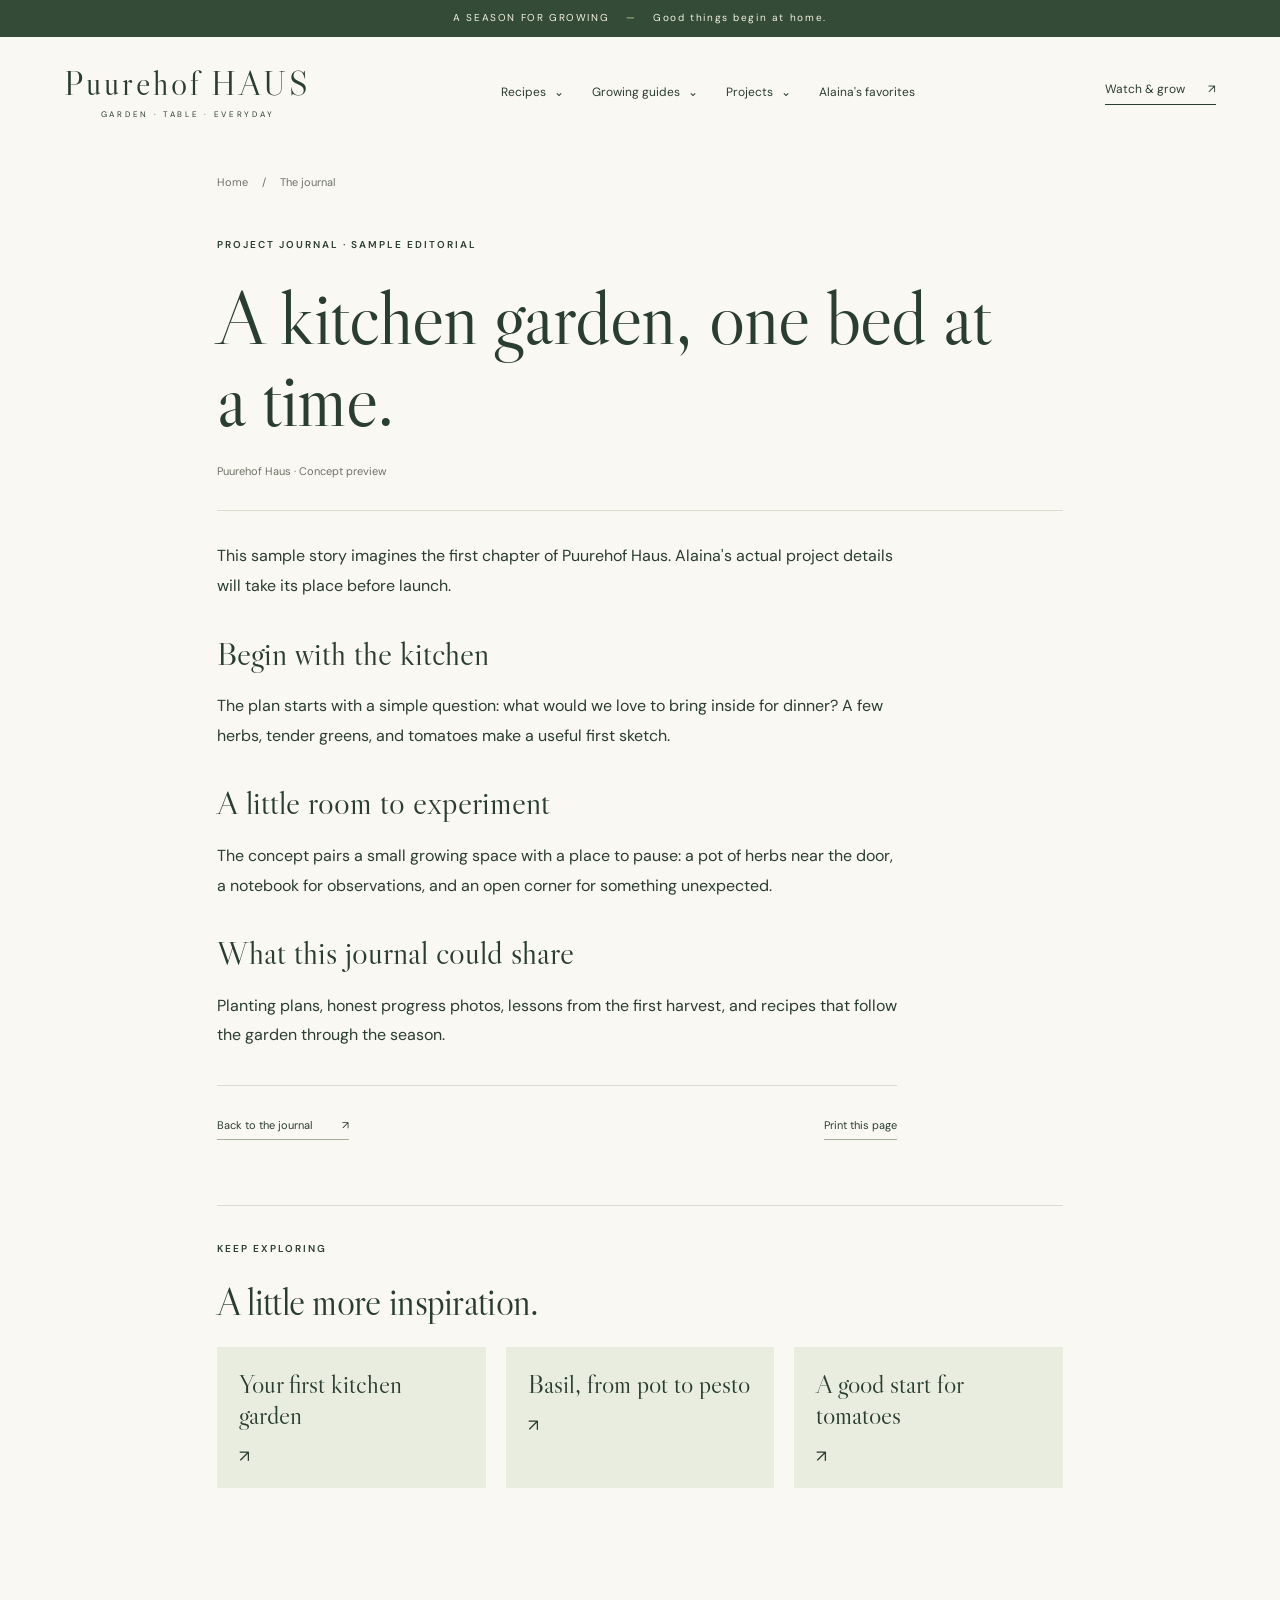
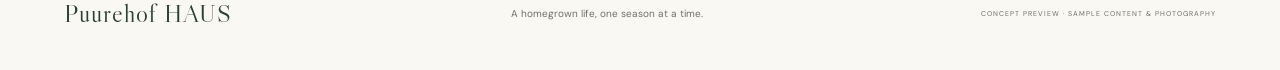
==== current-project.html @ e1a06148 "Initialize" ====
<!doctype html>
<html lang="en">
  <head>
    <meta charset="UTF-8" />
    <meta name="viewport" content="width=device-width, initial-scale=1" />
    <meta name="theme-color" content="#344b38" />
    <meta
      name="description"
      content="A kitchen garden, one bed at a time. — a sample from Puurehof Haus, Alaina's garden-to-table lifestyle concept."
    />
    <title>A kitchen garden, one bed at a time. — Puurehof Haus</title>
    <link rel="stylesheet" href="css/Puurehof.css" />
    <script src="js/Puurehof.js" defer></script>
  </head>
  <body>
    <div class="announcement">
      A SEASON FOR GROWING <span>—</span> Good things begin at home.
    </div>
    <header class="header">
      <a class="wordmark" href="index.html" aria-label="Puurehof Haus home"
        >Puurehof<span>HAUS</span><small>GARDEN · TABLE · EVERYDAY</small></a
      >
      <button
        class="menu-toggle"
        aria-expanded="false"
        aria-controls="navigation"
      >
        Menu <span>☰</span>
      </button>
      <nav id="navigation" aria-label="Main navigation">
        <details class="nav-dropdown">
          <summary>Recipes <span aria-hidden="true">⌄</span></summary>
          <div class="nav-submenu">
            <a href="index.html#table">All recipes</a>
            <a href="recipes/tomato-toast.html">Garden tomato &amp; herb toast</a>
            <a href="recipes/herb-butter.html">Lemon &amp; garden herb butter</a>
            <a href="recipes/green-salad.html">Just-picked green salad</a>
          </div>
        </details>
        <details class="nav-dropdown">
          <summary>Growing guides <span aria-hidden="true">⌄</span></summary>
          <div class="nav-submenu">
            <a href="index.html#garden">All growing guides</a>
            <a href="plant-care/kitchen-garden.html">Your first kitchen garden</a>
            <a href="plant-care/basil.html">Basil, from pot to pesto</a>
            <a href="plant-care/tomatoes.html">A good start for tomatoes</a>
          </div>
        </details>
        <details class="nav-dropdown">
          <summary>Projects <span aria-hidden="true">⌄</span></summary>
          <div class="nav-submenu">
            <a href="index.html#journal">Project journal</a>
            <a href="current-project.html"
              >A kitchen garden, one bed at a time</a
            >
            <a href="upcoming-project.html">Making room for the next season</a>
          </div>
        </details>
        <a href="index.html#favorites">Alaina's favorites</a>
      </nav>
      <a class="header-link" href="index.html#watch"
        >Watch & grow <span>↗</span></a
      >
    </header>
    <main id="main-content" class="article-page">
      <nav class="breadcrumbs" aria-label="Breadcrumb">
        <a href="index.html">Home</a><span>/</span
        ><a href="index.html#journal">The journal</a>
      </nav>
      <article>
        <header class="article-heading">
          <p class="eyebrow">PROJECT JOURNAL · SAMPLE EDITORIAL</p>
          <h1>A kitchen garden, one bed at a time.</h1>
          <p class="article-byline">Puurehof Haus · Concept preview</p>
        </header>
        <div class="article-body">
          <p>
            This sample story imagines the first chapter of Puurehof Haus. Alaina's
            actual project details will take its place before launch.
          </p>
          <h3>Begin with the kitchen</h3>
          <p>
            The plan starts with a simple question: what would we love to bring
            inside for dinner? A few herbs, tender greens, and tomatoes make a
            useful first sketch.
          </p>
          <h3>A little room to experiment</h3>
          <p>
            The concept pairs a small growing space with a place to pause: a pot
            of herbs near the door, a notebook for observations, and an open
            corner for something unexpected.
          </p>
          <h3>What this journal could share</h3>
          <p>
            Planting plans, honest progress photos, lessons from the first
            harvest, and recipes that follow the garden through the season.
          </p>
        </div>
        <div class="article-actions">
          <a class="text-link" href="index.html#journal"
            >Back to the journal <span aria-hidden="true">&#8599;</span></a
          ><button class="text-link print-button" type="button">
            Print this page
          </button>
        </div>
      </article>
      <aside class="related-stories" aria-label="More from Puurehof Haus">
        <p class="eyebrow">KEEP EXPLORING</p>
        <h2>A little more inspiration.</h2>
        <div>
          <a class="related-link" href="plant-care/kitchen-garden.html"
            >Your first kitchen garden
            <span aria-hidden="true">&#8599;</span></a
          >
          <a class="related-link" href="plant-care/basil.html"
            >Basil, from pot to pesto <span aria-hidden="true">&#8599;</span></a
          >
          <a class="related-link" href="plant-care/tomatoes.html"
            >A good start for tomatoes
            <span aria-hidden="true">&#8599;</span></a
          >
        </div>
      </aside>
    </main>
    <footer>
      <a class="footer-logo" href="index.html">Puurehof HAUS</a>
      <p>A homegrown life, one season at a time.</p>
      <span>CONCEPT PREVIEW · SAMPLE CONTENT & PHOTOGRAPHY</span>
    </footer>
  </body>
</html>
---- css/Puurehof.css ----
@import url('https://fonts.googleapis.com/css2?family=DM+Sans:wght@400;500;600;700&family=Libre+Caslon+Display&display=swap');

:root {
  --paper: #faf8f2;
  --ink: #293d30;
  --muted: #6c7266;
  --line: #d9ddcf;
  --green: #344b38;
  --sage: #e9eddf;
  --accent: #d7dc8e;
  --serif: 'Libre Caslon Display', Georgia, serif;
  --sans: 'DM Sans', Arial, sans-serif;
}
* {
  box-sizing: border-box;
}
html {
  scroll-behavior: smooth;
  scroll-padding-top: 30px;
}
body {
  margin: 0;
  background: var(--paper);
  color: var(--ink);
  font-family: var(--sans);
  font-size: 14px;
  line-height: 1.65;
}
button,
a {
  -webkit-tap-highlight-color: transparent;
}
a {
  color: inherit;
  text-decoration: none;
}
button {
  font: inherit;
  color: inherit;
  cursor: pointer;
}
button:focus-visible,
a:focus-visible {
  outline: 3px solid #a57536;
  outline-offset: 5px;
}
img {
  display: block;
  width: 100%;
  height: 100%;
  object-fit: cover;
}
h1,
h2,
h3,
p {
  margin: 0;
}
h1,
h2,
h3 {
  font-family: var(--serif);
  font-weight: 400;
  line-height: 1.08;
}
em {
  font-weight: 400;
}
button {
  border: 0;
  background: none;
}
.announcement {
  text-align: center;
  background: var(--green);
  color: #f3f3df;
  padding: 10px 16px;
  font-size: 10px;
  letter-spacing: 1.6px;
}
.announcement span {
  margin: 0 12px;
  color: var(--accent);
}
.header {
  max-width: 1440px;
  margin: auto;
  display: flex;
  align-items: center;
  justify-content: space-between;
  padding: 30px 5%;
  gap: 25px;
}
.wordmark {
  font-family: var(--serif);
  font-size: 34px;
  letter-spacing: 3px;
  line-height: 0.95;
}
.wordmark > span {
  margin-left: 9px;
}
.wordmark small {
  display: block;
  font-family: var(--sans);
  font-size: 8px;
  letter-spacing: 2.7px;
  text-align: center;
  margin-top: 12px;
}
.header nav {
  display: flex;
  gap: 28px;
  font-size: 12px;
}
.header nav a:hover,
.header-link:hover {
  color: #8a643a;
}
.header-link {
  font-size: 12px;
  border-bottom: 1px solid var(--ink);
  padding-bottom: 5px;
}
.header-link span {
  margin-left: 20px;
}
.menu-toggle {
  display: none;
}
.hero {
  max-width: 1440px;
  display: grid;
  grid-template-columns: 47% 53%;
  margin: auto;
  min-height: 610px;
}
.hero-copy {
  padding: 70px 12% 40px 10.6%;
}
.eyebrow {
  font-size: 10px;
  font-weight: 600;
  letter-spacing: 2px;
  margin-bottom: 23px;
}
h1 {
  font-size: clamp(60px, 6.3vw, 94px);
  letter-spacing: -2.5px;
}
h1 em,
h2 em {
  color: #69784b;
}
.hero-copy > p:not(.eyebrow) {
  max-width: 350px;
  font-size: 14px;
  line-height: 1.9;
  margin: 27px 0;
}
.button {
  display: inline-flex;
  align-items: center;
  justify-content: space-between;
  gap: 35px;
  background: var(--green);
  color: white;
  padding: 16px 24px;
  font-size: 12px;
}
.button:hover {
  background: #526348;
}
.hero-note {
  margin-top: 45px;
  font-size: 10px;
  color: var(--muted);
  display: flex;
  align-items: center;
  gap: 12px;
}
.sun {
  font-size: 32px;
  color: #818b55;
}
.hero-photo {
  position: relative;
  min-height: 580px;
  overflow: hidden;
}
.hero-photo img {
  position: absolute;
  inset: 0;
  object-position: 50% 45%;
}
.photo-label {
  position: absolute;
  bottom: 37px;
  left: 35px;
  background: var(--paper);
  padding: 18px 28px;
  font-size: 8px;
  letter-spacing: 2px;
  transform: rotate(-3deg);
  box-shadow: 0 3px 14px #0001;
}
.photo-label span {
  display: block;
  font-family: var(--serif);
  font-size: 25px;
  letter-spacing: 0;
  margin-top: 5px;
}
.image-number {
  position: absolute;
  right: 25px;
  bottom: 26px;
  color: white;
  font-size: 9px;
  letter-spacing: 2px;
  text-shadow: 0 1px 5px #000;
}
.season-strip {
  max-width: 1296px;
  margin: auto;
  display: grid;
  grid-template-columns: 1fr 2fr 1fr;
  gap: 35px;
  align-items: center;
  padding: 34px 5%;
  border-bottom: 1px solid var(--line);
}
.season-strip > span {
  font-family: var(--serif);
  font-size: 29px;
  line-height: 1.1;
}
.season-strip p {
  font-size: 12px;
  max-width: 380px;
  color: var(--muted);
}
.season-strip a {
  font-size: 12px;
  justify-self: end;
}
.season-strip a span {
  margin-left: 35px;
}
.section {
  max-width: 1296px;
  margin: auto;
  padding: 80px 5%;
}
.section-heading {
  display: flex;
  align-items: end;
  justify-content: space-between;
  gap: 30px;
  margin-bottom: 33px;
}
.section-heading .eyebrow {
  margin-bottom: 13px;
}
h2 {
  font-size: clamp(38px, 4vw, 53px);
  letter-spacing: -0.7px;
}
.section-note {
  font-size: 9px;
  letter-spacing: 1.5px;
  color: var(--muted);
  padding-bottom: 6px;
}
.section-heading > p {
  font-size: 12px;
  color: var(--muted);
}
.garden-grid {
  display: grid;
  grid-template-columns: 1.1fr 1fr;
  gap: 65px;
}
.image-wrap {
  height: 330px;
  position: relative;
  overflow: hidden;
}
.image-wrap img,
.recipe-image img {
  transition: transform 0.5s;
}
.feature-card:hover img,
.recipe-image:hover img {
  transform: scale(1.035);
}
.tag {
  position: absolute;
  top: 18px;
  left: 18px;
  background: var(--paper);
  padding: 7px 12px;
  font-size: 8px;
  letter-spacing: 1.5px;
}
.card-meta {
  display: flex;
  justify-content: space-between;
  font-size: 8px;
  letter-spacing: 1.2px;
  margin-top: 19px;
  color: var(--muted);
}
h3 {
  font-size: 31px;
  margin: 12px 0;
}
.feature-card p,
.recipe-card p {
  font-size: 12px;
  color: var(--muted);
}
.text-link {
  display: inline-flex;
  gap: 30px;
  align-items: center;
  border-bottom: 1px solid #a8b19d;
  padding: 0 0 5px;
  margin-top: 20px;
  font-size: 11px;
}
.text-link:hover {
  color: #8a643a;
}
.guide-row {
  display: flex;
  gap: 20px;
  border-bottom: 1px solid var(--line);
  padding: 22px 0 27px;
}
.guide-row:first-child {
  padding-top: 4px;
}
.guide-number {
  font-family: var(--serif);
  font-size: 24px;
  color: #8b936c;
}
.guide-row .eyebrow {
  font-size: 8px;
  margin: 2px 0 9px;
}
.guide-row h3 {
  font-size: 29px;
  margin: 0 0 9px;
}
.guide-row p:not(.eyebrow) {
  font-size: 12px;
  color: var(--muted);
}
.guide-row .text-link {
  margin-top: 13px;
}
.plant-icon {
  font-size: 47px;
  color: #8b936c;
  margin-left: auto;
  align-self: center;
}
.garden-tip {
  background: var(--sage);
  padding: 24px 28px;
  margin-top: 24px;
}
.garden-tip > span {
  font-size: 8px;
  letter-spacing: 1.5px;
}
.garden-tip p {
  font-family: var(--serif);
  font-size: 27px;
  line-height: 1.25;
  margin: 10px 0;
}
.garden-tip small {
  font-size: 9px;
  color: var(--muted);
}
.table-section {
  padding: 65px max(5%, calc((100vw - 1166px) / 2));
  background: #efeee5;
}
.recipe-grid {
  display: grid;
  grid-template-columns: repeat(3, 1fr);
  gap: 28px;
}
.recipe-image {
  padding: 0;
  width: 100%;
  height: 285px;
  overflow: hidden;
  position: relative;
  display: block;
}
.recipe-image > span {
  position: absolute;
  bottom: 0;
  left: 0;
  background: var(--paper);
  font-size: 9px;
  letter-spacing: 1px;
  padding: 10px 17px;
}
.recipe-card h3 {
  font-size: 29px;
}
.recipe-card h3 button {
  font: inherit;
  text-align: left;
  padding: 0;
}
.about-section {
  max-width: 1166px;
  margin: 85px auto;
  display: grid;
  grid-template-columns: 1fr 1fr;
  gap: 95px;
  align-items: center;
  padding: 0 30px;
}
.about-image {
  height: 460px;
  position: relative;
}
.about-image img {
  object-position: 25% 50%;
}
.about-image > span {
  position: absolute;
  bottom: 25px;
  left: 25px;
  background: var(--paper);
  font-size: 9px;
  letter-spacing: 2px;
  padding: 10px 16px;
}
.about-copy > p:not(.eyebrow) {
  font-size: 13px;
  color: var(--muted);
  margin-top: 23px;
  line-height: 1.9;
}
.signature {
  display: block;
  font-family: var(--serif);
  font-style: italic;
  font-size: 44px;
  margin-top: 20px;
}
.about-copy small {
  font-size: 9px;
  color: var(--muted);
}
.journal-section {
  border-top: 1px solid var(--line);
  padding-top: 60px;
}
.journal-grid {
  display: grid;
  grid-template-columns: 1fr 1fr;
  border-top: 1px solid var(--line);
}
.journal-grid article {
  padding: 35px 55px 10px 0;
}
.journal-grid article + article {
  border-left: 1px solid var(--line);
  padding-left: 55px;
  padding-right: 0;
}
.journal-type {
  font-size: 8px;
  letter-spacing: 1.4px;
  color: var(--muted);
}
.journal-grid h3 {
  font-size: 40px;
  margin: 22px 0;
}
.journal-grid p {
  color: var(--muted);
  max-width: 420px;
  font-size: 13px;
}
.watch-section {
  background: var(--green);
  color: var(--paper);
  padding: 45px max(5%, calc((100vw - 1166px) / 2));
  display: flex;
  align-items: center;
  gap: 30px;
}
.watch-symbol {
  width: 65px;
  height: 65px;
  border: 1px solid #a3b196;
  border-radius: 50%;
  display: grid;
  place-items: center;
  font-size: 34px;
  flex-shrink: 0;
}
.watch-section .eyebrow {
  color: #d5dcb7;
  margin-bottom: 10px;
}
.watch-section h2 {
  font-size: 38px;
}
.watch-section p:not(.eyebrow) {
  font-size: 11px;
  color: #d1d9c9;
  margin-top: 12px;
}
.watch-action {
  margin-left: auto;
}
.light {
  background: var(--paper);
  color: var(--green);
  white-space: nowrap;
}
.light:hover {
  background: var(--accent);
}
.watch-action small {
  display: block;
  font-size: 8px;
  color: #d1d9c9;
  margin-top: 10px;
}
.favorites-grid {
  display: grid;
  grid-template-columns: repeat(3, 1fr);
  gap: 20px;
}
.favorites-grid article {
  background: var(--sage);
  padding: 30px 25px;
}
.favorites-grid article > span:first-child {
  font-size: 8px;
  letter-spacing: 1.5px;
}
.favorites-grid h3 {
  font-size: 28px;
  margin: 35px 0 12px;
}
.favorites-grid p {
  font-size: 12px;
  color: var(--muted);
}
.coming-soon {
  display: block;
  font-size: 10px;
  margin-top: 25px;
  color: #5f6c53;
}
.disclosure {
  font-size: 10px;
  color: var(--muted);
  margin-top: 22px;
  max-width: 750px;
}
.closing {
  text-align: center;
  background: #ecebdc;
  padding: 65px 20px;
}
.closing .eyebrow {
  margin-bottom: 15px;
}
.closing h2 {
  font-size: 60px;
}
.closing .text-link {
  margin-top: 30px;
}
footer {
  max-width: 1296px;
  display: flex;
  align-items: center;
  justify-content: space-between;
  gap: 20px;
  padding: 35px 5%;
  margin: auto;
}
.footer-logo {
  font-family: var(--serif);
  font-size: 25px;
  letter-spacing: 1px;
}
footer p {
  font-size: 10px;
  color: var(--muted);
}
footer > span {
  font-size: 7px;
  letter-spacing: 1px;
  color: var(--muted);
}
dialog {
  border: 0;
  background: var(--paper);
  color: var(--ink);
  width: min(680px, calc(100% - 32px));
  max-height: 85vh;
  padding: 50px;
  box-shadow: 0 20px 90px #0003;
}
dialog::backdrop {
  background: #142418b3;
  backdrop-filter: blur(4px);
}
.dialog-close {
  position: absolute;
  top: 12px;
  right: 15px;
  font-size: 20px;
  padding: 8px;
}
dialog h2 {
  font-size: 45px;
  margin-bottom: 25px;
}
#story-body p {
  margin: 15px 0;
  color: #58604f;
}
#story-body h3 {
  font-size: 26px;
  margin-top: 24px;
}
#story-body ul,
#story-body ol {
  padding-left: 22px;
}
#story-body li {
  margin: 8px 0;
}
.dialog-footer {
  margin-top: 30px;
  border-top: 1px solid var(--line);
  padding-top: 20px;
  font-size: 10px;
  letter-spacing: 1px;
}
.dialog-footer span {
  display: block;
  color: var(--muted);
  font-size: 9px;
  letter-spacing: 0;
  margin-top: 4px;
}
body.modal-open {
  overflow: hidden;
}
@media (min-width: 1600px) {
  .hero-copy {
    padding-left: 10.6%;
  }
  .hero {
    min-height: 650px;
  }
}
@media (max-width: 1000px) {
  .header nav {
    gap: 15px;
  }
  .header-link {
    display: none;
  }
  .hero-copy {
    padding-top: 50px;
  }
  .hero {
    min-height: 540px;
  }
  .hero-photo {
    min-height: 540px;
  }
  h1 {
    font-size: 66px;
  }
  .garden-grid {
    gap: 35px;
  }
  .plant-icon {
    display: none;
  }
  .about-section {
    gap: 45px;
  }
  .recipe-image {
    height: 235px;
  }
  .watch-section {
    flex-wrap: wrap;
  }
  .watch-action {
    margin-left: 95px;
  }
  .section {
    padding-top: 60px;
    padding-bottom: 60px;
  }
}
@media (max-width: 700px) {
  .announcement {
    font-size: 8px;
    letter-spacing: 1px;
  }
  .announcement span {
    margin: 0 5px;
  }
  .header {
    padding: 24px 6%;
    position: relative;
    flex-wrap: wrap;
  }
  .wordmark {
    font-size: 27px;
  }
  .wordmark small {
    font-size: 6px;
    letter-spacing: 2.4px;
  }
  .menu-toggle {
    display: flex;
    gap: 10px;
    align-items: center;
    font-size: 12px;
  }
  .header nav {
    display: none;
    width: 100%;
    flex-direction: column;
    gap: 0;
    padding-top: 12px;
  }
  .header nav.is-open {
    display: flex;
  }
  .header nav a {
    padding: 12px 0;
    border-top: 1px solid var(--line);
  }
  .hero {
    grid-template-columns: 1fr;
  }
  .hero-copy {
    padding: 40px 7% 35px;
  }
  .hero-copy .eyebrow {
    margin-bottom: 20px;
  }
  h1 {
    font-size: 70px;
  }
  .hero-copy > p:not(.eyebrow) {
    max-width: 400px;
    margin: 24px 0;
  }
  .hero-note {
    margin-top: 25px;
  }
  .hero-photo {
    min-height: 400px;
    margin: 0 5%;
  }
  .photo-label {
    bottom: 25px;
    left: 22px;
  }
  .image-number {
    font-size: 7px;
    right: 15px;
    bottom: 12px;
  }
  .season-strip {
    grid-template-columns: 1fr 1.3fr;
    padding: 30px 7%;
    gap: 20px;
  }
  .season-strip > span {
    font-size: 25px;
  }
  .season-strip p {
    font-size: 11px;
  }
  .season-strip a {
    grid-column: 1/-1;
    justify-self: start;
  }
  .section {
    padding: 50px 7%;
  }
  .section-heading {
    display: block;
    margin-bottom: 25px;
  }
  .section-heading > p {
    margin-top: 20px;
  }
  .section-note {
    display: none;
  }
  h2 {
    font-size: 40px;
  }
  .garden-grid,
  .recipe-grid,
  .about-section,
  .journal-grid,
  .favorites-grid {
    grid-template-columns: 1fr;
  }
  .garden-grid {
    gap: 35px;
  }
  .image-wrap {
    height: 290px;
  }
  .guide-row {
    padding: 26px 0;
  }
  .plant-icon {
    display: block;
  }
  .table-section {
    padding: 50px 7%;
  }
  .recipe-grid {
    gap: 35px;
  }
  .recipe-image {
    height: 320px;
  }
  .recipe-card h3 {
    font-size: 31px;
  }
  .about-section {
    margin: 50px auto;
    gap: 35px;
    padding: 0 7%;
  }
  .about-image {
    height: 350px;
  }
  .about-copy h2 {
    font-size: 44px;
  }
  .journal-grid article {
    padding: 28px 0;
  }
  .journal-grid article + article {
    border-left: 0;
    border-top: 1px solid var(--line);
    padding: 28px 0 0;
  }
  .journal-grid h3 {
    font-size: 36px;
  }
  .watch-section {
    padding: 40px 7%;
    gap: 20px;
  }
  .watch-symbol {
    height: 50px;
    width: 50px;
    font-size: 27px;
  }
  .watch-section > div:nth-child(2) {
    flex: 1;
  }
  .watch-section h2 {
    font-size: 33px;
  }
  .watch-action {
    margin-left: 0;
  }
  .favorites-grid {
    gap: 14px;
  }
  .favorites-grid article {
    padding: 24px;
  }
  .favorites-grid h3 {
    margin-top: 20px;
  }
  .closing h2 {
    font-size: 49px;
  }
  footer {
    flex-direction: column;
    text-align: center;
    padding: 30px 7%;
    gap: 12px;
  }
  dialog {
    padding: 45px 25px 30px;
  }
  dialog h2 {
    font-size: 36px;
  }
}
@media (prefers-reduced-motion: reduce) {
  html {
    scroll-behavior: auto;
  }
  * {
    transition: none !important;
  }
}
/* Standalone recipe, growing guide, and journal pages. */
.recipe-card h3 a {
  font: inherit;
}
.article-page {
  max-width: 1000px;
  margin: auto;
  padding: 25px 6% 70px;
}
.breadcrumbs {
  display: flex;
  gap: 14px;
  font-size: 11px;
  color: var(--muted);
  margin-bottom: 45px;
}
.breadcrumbs a:hover {
  text-decoration: underline;
}
.article-heading {
  border-bottom: 1px solid var(--line);
  padding-bottom: 30px;
  margin-bottom: 30px;
}
.article-heading h1 {
  font-size: clamp(45px, 6vw, 76px);
  max-width: 800px;
  letter-spacing: -1px;
}
.article-byline {
  font-size: 11px;
  color: var(--muted);
  margin-top: 22px;
}
.article-body {
  max-width: 680px;
  font-size: 16px;
  line-height: 1.85;
}
.article-body p {
  margin: 20px 0;
}
.article-body h3 {
  font-size: 33px;
  margin: 35px 0 15px;
}
.article-body li {
  padding-left: 5px;
  margin: 10px 0;
}
.article-body ul,
.article-body ol {
  padding-left: 24px;
}
.article-body small {
  font-size: 12px;
  color: var(--muted);
}
.article-actions {
  display: flex;
  justify-content: space-between;
  align-items: center;
  gap: 20px;
  max-width: 680px;
  border-top: 1px solid var(--line);
  margin-top: 35px;
  padding-top: 10px;
}
.related-stories {
  margin-top: 65px;
  padding-top: 35px;
  border-top: 1px solid var(--line);
}
.related-stories h2 {
  font-size: 38px;
}
.related-stories > div {
  display: grid;
  grid-template-columns: repeat(3, 1fr);
  gap: 20px;
  margin-top: 25px;
}
.related-link {
  background: var(--sage);
  padding: 22px;
  font-family: var(--serif);
  font-size: 26px;
  line-height: 1.2;
}
.related-link span {
  display: block;
  margin-top: 15px;
  font-family: var(--sans);
  font-size: 17px;
}
.related-link:hover {
  background: #dfe5d1;
}
@media (max-width: 700px) {
  .article-page {
    padding: 20px 7% 50px;
  }
  .breadcrumbs {
    margin-bottom: 30px;
  }
  .article-body {
    font-size: 15px;
  }
  .related-stories > div {
    grid-template-columns: 1fr;
  }
  .article-actions {
    align-items: start;
  }
  .related-stories {
    margin-top: 45px;
  }
}
@media print {
  body {
    background: white;
    color: black;
  }
  .announcement,
  .header,
  footer,
  .breadcrumbs,
  .article-actions,
  .related-stories {
    display: none;
  }
  .article-page {
    max-width: none;
    padding: 0;
  }
  .article-heading h1 {
    font-size: 36pt;
  }
  .article-heading .eyebrow {
    font-size: 9pt;
  }
  .article-body {
    max-width: none;
    font-size: 11pt;
    line-height: 1.5;
  }
  .article-body h3 {
    font-size: 19pt;
    break-after: avoid;
  }
  .article-body li {
    break-inside: avoid;
  }
  a {
    color: inherit;
    text-decoration: none;
  }
  @page {
    margin: 20mm;
  }
}
/* Shared dropdown navigation */
.header {
  position: relative;
  z-index: 10;
}
.header nav {
  align-items: center;
}
.nav-dropdown {
  position: relative;
}
.nav-dropdown summary {
  display: flex;
  align-items: center;
  gap: 8px;
  cursor: pointer;
  list-style: none;
  white-space: nowrap;
}
.nav-dropdown summary::-webkit-details-marker {
  display: none;
}
.nav-dropdown summary:focus-visible {
  outline: 3px solid #a57536;
  outline-offset: 5px;
}
.nav-dropdown[open] summary {
  color: #8a643a;
}
.nav-dropdown[open] summary span {
  transform: rotate(180deg);
}
.nav-submenu {
  position: absolute;
  top: calc(100% + 16px);
  left: -18px;
  width: 280px;
  padding: 10px;
  background: var(--paper);
  border: 1px solid var(--line);
  box-shadow: 0 12px 30px #293d301a;
}
.header nav .nav-submenu a {
  display: block;
  padding: 10px 12px;
  font-size: 12px;
  line-height: 1.5;
}
.header nav .nav-submenu a:hover,
.header nav .nav-submenu a[aria-current='page'] {
  background: var(--sage);
  color: var(--ink);
}
@media (max-width: 700px) {
  .header nav {
    align-items: stretch;
  }
  .nav-dropdown {
    border-top: 1px solid var(--line);
  }
  .nav-dropdown summary {
    justify-content: space-between;
    padding: 12px 0;
  }
  .nav-submenu {
    position: static;
    width: 100%;
    padding: 0 0 10px 10px;
    border: 0;
    box-shadow: none;
    background: transparent;
  }
  .header nav .nav-submenu a {
    border: 0;
    padding: 10px 12px;
  }
}
@media print {
  .header {
    display: none;
  }
}
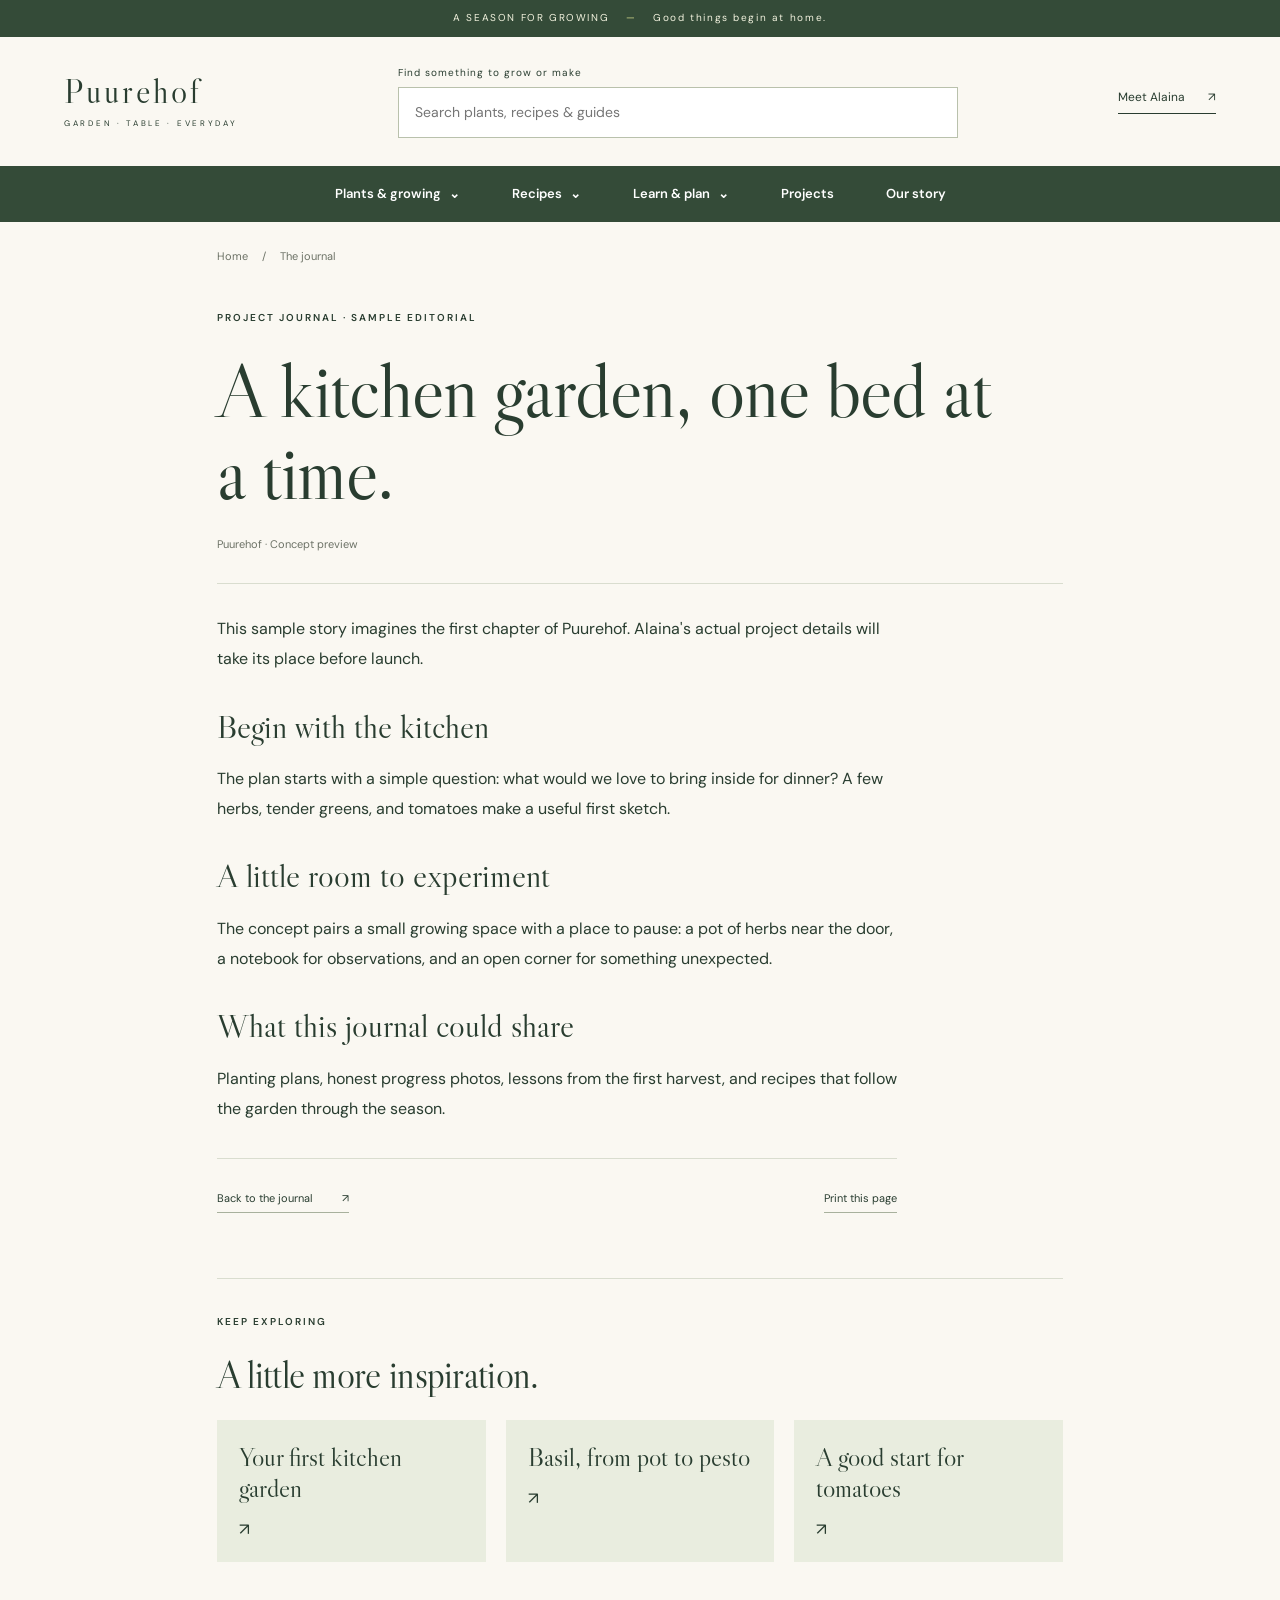
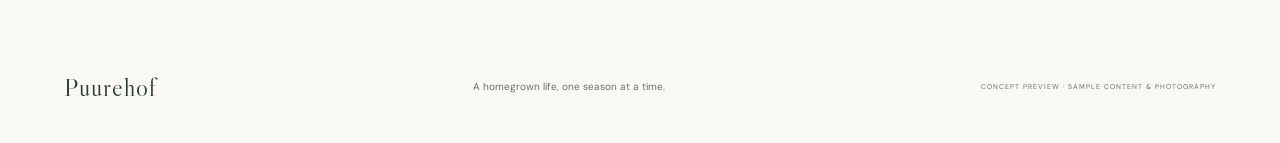
==== commit db99f8a8: "new nav and new recipes" ====
--- a/current-project.html
+++ b/current-project.html
@@ -6,9 +6,9 @@
     <meta name="theme-color" content="#344b38" />
     <meta
       name="description"
-      content="A kitchen garden, one bed at a time. — a sample from Puurehof Haus, Alaina's garden-to-table lifestyle concept."
+      content="A kitchen garden, one bed at a time. — a sample from Puurehof, Alaina's garden-to-table lifestyle concept."
     />
-    <title>A kitchen garden, one bed at a time. — Puurehof Haus</title>
+    <title>A kitchen garden, one bed at a time. — Puurehof</title>
     <link rel="stylesheet" href="css/Puurehof.css" />
     <script src="js/Puurehof.js" defer></script>
   </head>
@@ -17,50 +17,19 @@
       A SEASON FOR GROWING <span>—</span> Good things begin at home.
     </div>
     <header class="header">
-      <a class="wordmark" href="index.html" aria-label="Puurehof Haus home"
-        >Puurehof<span>HAUS</span><small>GARDEN · TABLE · EVERYDAY</small></a
-      >
-      <button
-        class="menu-toggle"
-        aria-expanded="false"
-        aria-controls="navigation"
-      >
-        Menu <span>☰</span>
-      </button>
+      <div class="header-main">
+        <a class="wordmark" href="index.html" aria-label="Puurehof home">Puurehof<small>GARDEN · TABLE · EVERYDAY</small></a>
+        <div class="site-search"><label class="search-label" for="site-search">Find something to grow or make</label><input id="site-search" type="search" placeholder="Search plants, recipes &amp; guides" aria-controls="search-results" autocomplete="off" /><div id="search-results" class="search-results" hidden aria-live="polite"></div></div>
+        <a class="header-link" href="index.html#about">Meet Alaina <span>↗</span></a>
+        <button class="menu-toggle" aria-expanded="false" aria-controls="navigation">Menu <span aria-hidden="true">☰</span></button>
+      </div>
       <nav id="navigation" aria-label="Main navigation">
-        <details class="nav-dropdown">
-          <summary>Recipes <span aria-hidden="true">⌄</span></summary>
-          <div class="nav-submenu">
-            <a href="index.html#table">All recipes</a>
-            <a href="recipes/tomato-toast.html">Garden tomato &amp; herb toast</a>
-            <a href="recipes/herb-butter.html">Lemon &amp; garden herb butter</a>
-            <a href="recipes/green-salad.html">Just-picked green salad</a>
-          </div>
-        </details>
-        <details class="nav-dropdown">
-          <summary>Growing guides <span aria-hidden="true">⌄</span></summary>
-          <div class="nav-submenu">
-            <a href="index.html#garden">All growing guides</a>
-            <a href="plant-care/kitchen-garden.html">Your first kitchen garden</a>
-            <a href="plant-care/basil.html">Basil, from pot to pesto</a>
-            <a href="plant-care/tomatoes.html">A good start for tomatoes</a>
-          </div>
-        </details>
-        <details class="nav-dropdown">
-          <summary>Projects <span aria-hidden="true">⌄</span></summary>
-          <div class="nav-submenu">
-            <a href="index.html#journal">Project journal</a>
-            <a href="current-project.html"
-              >A kitchen garden, one bed at a time</a
-            >
-            <a href="upcoming-project.html">Making room for the next season</a>
-          </div>
-        </details>
-        <a href="index.html#favorites">Alaina's favorites</a>
+        <details class="nav-dropdown"><summary>Plants & growing <span aria-hidden="true">⌄</span></summary><div class="nav-submenu mega-menu"><div class="menu-column"><p>Explore plants</p><a href="plant-care/tomatoes.html">Tomatoes</a><a href="plant-care/basil.html">Basil & herbs</a></div><div class="menu-column"><p>Find your beginning</p><a href="plant-care/kitchen-garden.html">Start a kitchen garden</a><a href="plant-care/basil.html">Grow in a pot</a><a href="index.html#garden">All growing guides</a></div><div class="menu-column"><p>From garden to table</p><a href="recipes/tomato-toast.html">Put your tomatoes to work</a><a href="recipes/herb-butter.html">Make the most of fresh herbs</a></div></div></details>
+        <details class="nav-dropdown"><summary>Recipes <span aria-hidden="true">⌄</span></summary><div class="nav-submenu mega-menu"><div class="menu-column"><p>Fresh from the garden</p><a href="recipes/tomato-toast.html">Garden tomato & herb toast</a><a href="recipes/green-salad.html">Just-picked green salad</a></div><div class="menu-column"><p>Simple things to make</p><a href="recipes/herb-butter.html">Lemon & garden herb butter</a><a href="index.html#table">All recipes</a></div><div class="menu-column"><p>Grow your ingredients</p><a href="plant-care/tomatoes.html">Get started with tomatoes</a><a href="plant-care/basil.html">Care for your basil</a></div></div></details>
+        <details class="nav-dropdown"><summary>Learn & plan <span aria-hidden="true">⌄</span></summary><div class="nav-submenu mega-menu"><div class="menu-column"><p>Growing library</p><a href="plant-care/kitchen-garden.html">Your first kitchen garden</a><a href="plant-care/tomatoes.html">Tomato growing guide</a><a href="plant-care/basil.html">Basil growing guide</a></div><div class="menu-column"><p>Project journal</p><a href="current-project.html" aria-current="page">A kitchen garden, one bed at a time</a><a href="upcoming-project.html">Plan the next season</a></div><div class="menu-column"><p>More inspiration</p><a href="index.html#watch">Watch & grow</a><a href="index.html#favorites">Alaina's favorites</a></div></div></details>
+        <a href="index.html#journal">Projects</a>
+        <a href="index.html#about">Our story</a>
       </nav>
-      <a class="header-link" href="index.html#watch"
-        >Watch & grow <span>↗</span></a
-      >
     </header>
     <main id="main-content" class="article-page">
       <nav class="breadcrumbs" aria-label="Breadcrumb">
@@ -71,11 +40,11 @@
         <header class="article-heading">
           <p class="eyebrow">PROJECT JOURNAL · SAMPLE EDITORIAL</p>
           <h1>A kitchen garden, one bed at a time.</h1>
-          <p class="article-byline">Puurehof Haus · Concept preview</p>
+          <p class="article-byline">Puurehof · Concept preview</p>
         </header>
         <div class="article-body">
           <p>
-            This sample story imagines the first chapter of Puurehof Haus. Alaina's
+            This sample story imagines the first chapter of Puurehof. Alaina's
             actual project details will take its place before launch.
           </p>
           <h3>Begin with the kitchen</h3>
@@ -104,7 +73,7 @@
           </button>
         </div>
       </article>
-      <aside class="related-stories" aria-label="More from Puurehof Haus">
+      <aside class="related-stories" aria-label="More from Puurehof">
         <p class="eyebrow">KEEP EXPLORING</p>
         <h2>A little more inspiration.</h2>
         <div>
@@ -123,7 +92,7 @@
       </aside>
     </main>
     <footer>
-      <a class="footer-logo" href="index.html">Puurehof HAUS</a>
+      <a class="footer-logo" href="index.html">Puurehof</a>
       <p>A homegrown life, one season at a time.</p>
       <span>CONCEPT PREVIEW · SAMPLE CONTENT & PHOTOGRAPHY</span>
     </footer>
--- a/css/Puurehof.css
+++ b/css/Puurehof.css
@@ -1166,3 +1166,56 @@
     display: none;
   }
 }
+
+/* Catalog-inspired browsing, with Puurehof's garden-to-table palette. */
+.header { display: block; max-width: none; padding: 0; background: var(--paper); }
+.header-main { max-width: 1440px; margin: auto; padding: 28px 5%; display: flex; align-items: center; gap: 45px; }
+.header-main .wordmark { flex-shrink: 0; }
+.header-main .header-link { display: block; white-space: nowrap; }
+.site-search { position: relative; max-width: 560px; flex: 1; margin: 0 auto; }
+.search-label { display: block; font-size: 10px; letter-spacing: 1px; margin-bottom: 6px; }
+.site-search input { width: 100%; min-width: 0; border: 1px solid #b9c1ac; border-radius: 0; background: white; color: var(--ink); padding: 13px 16px; font: inherit; }
+.site-search input:focus-visible { outline: 3px solid #a57536; outline-offset: 2px; }
+.search-results { position: absolute; top: 100%; left: 0; right: 0; background: white; box-shadow: 0 12px 30px #293d3026; padding: 16px; border: 1px solid var(--line); z-index: 30; }
+.search-results a { display: block; padding: 10px; }
+.search-results a:hover { background: var(--sage); }
+.header nav { position: relative; display: flex; flex-direction: row; justify-content: center; align-items: stretch; width: 100%; gap: 0; padding: 0 5%; background: var(--green); color: white; font-size: 13px; }
+.header nav > a, .nav-dropdown summary { padding: 17px 26px; font-weight: 600; }
+.header nav > a:hover, .nav-dropdown[open] summary { color: var(--ink); background: var(--accent); }
+.nav-dropdown { position: static; }
+.mega-menu { top: 100%; left: 5%; right: 5%; width: auto; max-width: 1296px; margin: auto; padding: 30px; color: var(--ink); display: grid; grid-template-columns: repeat(3, 1fr); gap: 30px; background: var(--paper); }
+.menu-column > p { font-size: 11px; font-weight: 700; text-transform: uppercase; letter-spacing: 1.4px; border-bottom: 1px solid var(--line); padding: 0 12px 12px; margin-bottom: 6px; }
+.menu-column:last-child { background: var(--sage); padding: 16px; }
+.discovery-grid { display: grid; grid-template-columns: repeat(3, minmax(0, 1fr)); gap: 24px; }
+.discovery-card { border: 1px solid var(--line); background: #fffdf8; }
+.discovery-card > a { display: block; height: 200px; overflow: hidden; }
+.discovery-card img { transition: transform .25s; }
+.discovery-card > a:hover img { transform: scale(1.04); }
+.discovery-card > div { padding: 28px; }
+.discovery-card .eyebrow { margin-bottom: 14px; }
+.discovery-card h3 { font-size: 34px; margin-bottom: 16px; }
+.discovery-card p:not(.eyebrow) { color: var(--muted); margin-bottom: 22px; }
+.discovery-card .text-link { display: table; margin-top: 14px; }
+.discovery-plan { background: var(--sage); display: flex; align-items: center; }
+@media (max-width: 900px) {
+  .header-main { gap: 24px; }
+  .header-main .header-link { display: none; }
+  .header nav > a, .nav-dropdown summary { padding: 16px; }
+  .discovery-grid { gap: 14px; }
+  .discovery-card > div { padding: 20px; }
+}
+@media (max-width: 700px) {
+  .header-main { padding: 22px 6%; flex-wrap: wrap; justify-content: space-between; gap: 22px; }
+  .site-search { order: 3; flex-basis: 100%; max-width: none; }
+  .header nav { display: none; flex-direction: column; padding: 0 6% 16px; }
+  .header nav.is-open { display: flex; }
+  .nav-dropdown { border-color: #ffffff38; }
+  .nav-dropdown summary { padding: 15px 0; }
+  .header nav > a { border-color: #ffffff38; padding: 15px 0; }
+  .mega-menu { position: static; display: grid; grid-template-columns: 1fr; padding: 20px; gap: 24px; }
+  .header nav .nav-submenu a { color: var(--ink); }
+  .discovery-grid { grid-template-columns: 1fr; gap: 24px; }
+  .discovery-card > a { height: 240px; }
+}
+@media (prefers-reduced-motion: reduce) { .discovery-card img { transition: none; } }
+@media print { .header { display: none; } }
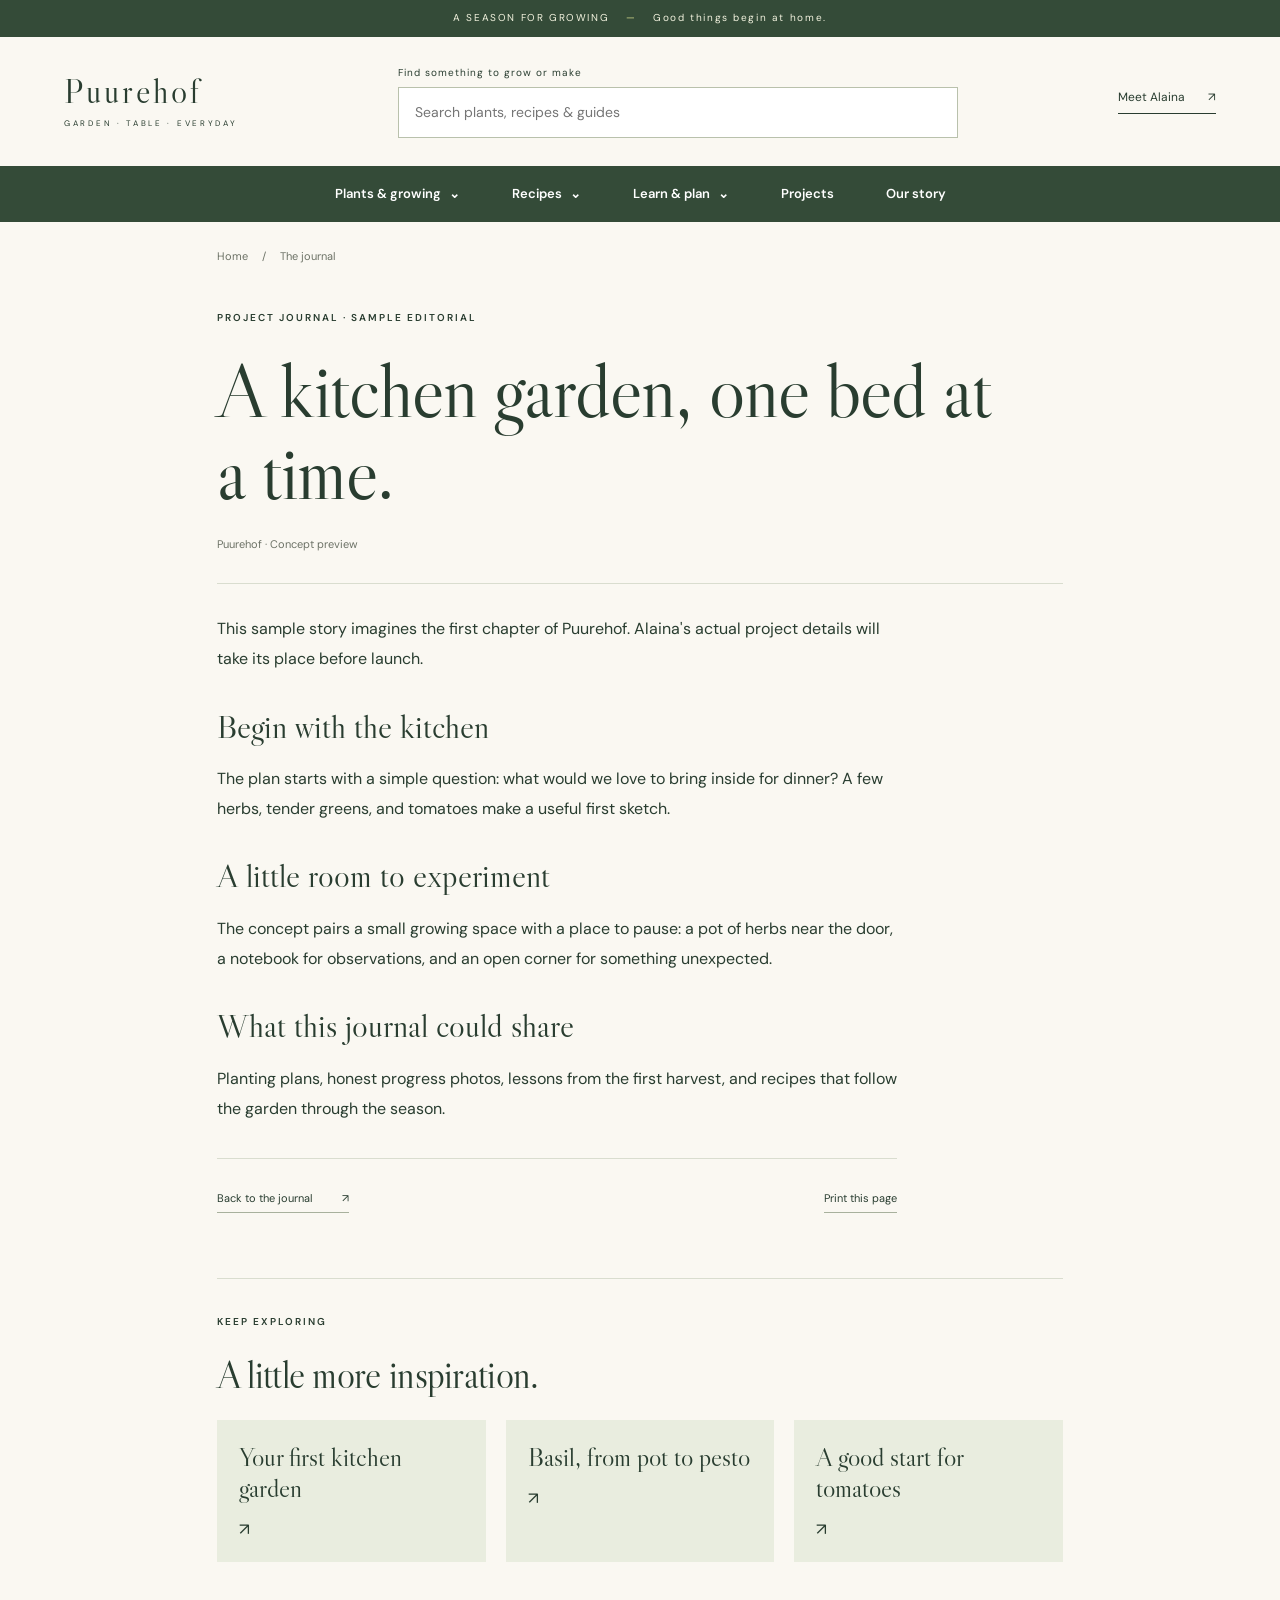
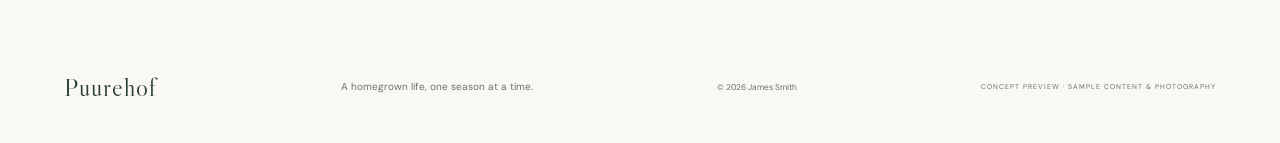
==== commit a75a212d: "Add consistent James Smith copyright notice" ====
--- a/current-project.html
+++ b/current-project.html
@@ -13,87 +13,217 @@
     <script src="js/Puurehof.js" defer></script>
   </head>
   <body>
+    <!-- Announcement: the seasonal message at the top of the page. -->
     <div class="announcement">
-      A SEASON FOR GROWING <span>—</span> Good things begin at home.
+      A SEASON FOR GROWING
+      <span>—</span>
+      Good things begin at home.
     </div>
+    <!-- Site header: the logo, search field, menu button, and main navigation. -->
     <header class="header">
       <div class="header-main">
-        <a class="wordmark" href="index.html" aria-label="Puurehof home">Puurehof<small>GARDEN · TABLE · EVERYDAY</small></a>
-        <div class="site-search"><label class="search-label" for="site-search">Find something to grow or make</label><input id="site-search" type="search" placeholder="Search plants, recipes &amp; guides" aria-controls="search-results" autocomplete="off" /><div id="search-results" class="search-results" hidden aria-live="polite"></div></div>
-        <a class="header-link" href="index.html#about">Meet Alaina <span>↗</span></a>
-        <button class="menu-toggle" aria-expanded="false" aria-controls="navigation">Menu <span aria-hidden="true">☰</span></button>
+        <a class="wordmark" href="index.html" aria-label="Puurehof home">
+          Puurehof
+          <small>GARDEN · TABLE · EVERYDAY</small>
+        </a>
+        <div class="site-search">
+          <label class="search-label" for="site-search">
+            Find something to grow or make
+          </label>
+          <input
+            id="site-search"
+            type="search"
+            placeholder="Search plants, recipes &amp; guides"
+            aria-controls="search-results"
+            autocomplete="off"
+          />
+          <div
+            id="search-results"
+            class="search-results"
+            hidden
+            aria-live="polite"
+          ></div>
+        </div>
+        <a class="header-link" href="index.html#about">
+          Meet Alaina
+          <span>↗</span>
+        </a>
+        <button
+          class="menu-toggle"
+          aria-expanded="false"
+          aria-controls="navigation"
+        >
+          Menu
+          <span aria-hidden="true">☰</span>
+        </button>
       </div>
+      <!-- Main navigation: dropdown menus for plants, recipes, and planning. -->
       <nav id="navigation" aria-label="Main navigation">
-        <details class="nav-dropdown"><summary>Plants & growing <span aria-hidden="true">⌄</span></summary><div class="nav-submenu mega-menu"><div class="menu-column"><p>Explore plants</p><a href="plant-care/tomatoes.html">Tomatoes</a><a href="plant-care/basil.html">Basil & herbs</a></div><div class="menu-column"><p>Find your beginning</p><a href="plant-care/kitchen-garden.html">Start a kitchen garden</a><a href="plant-care/basil.html">Grow in a pot</a><a href="index.html#garden">All growing guides</a></div><div class="menu-column"><p>From garden to table</p><a href="recipes/tomato-toast.html">Put your tomatoes to work</a><a href="recipes/herb-butter.html">Make the most of fresh herbs</a></div></div></details>
-        <details class="nav-dropdown"><summary>Recipes <span aria-hidden="true">⌄</span></summary><div class="nav-submenu mega-menu"><div class="menu-column"><p>Fresh from the garden</p><a href="recipes/tomato-toast.html">Garden tomato & herb toast</a><a href="recipes/green-salad.html">Just-picked green salad</a></div><div class="menu-column"><p>Simple things to make</p><a href="recipes/herb-butter.html">Lemon & garden herb butter</a><a href="index.html#table">All recipes</a></div><div class="menu-column"><p>Grow your ingredients</p><a href="plant-care/tomatoes.html">Get started with tomatoes</a><a href="plant-care/basil.html">Care for your basil</a></div></div></details>
-        <details class="nav-dropdown"><summary>Learn & plan <span aria-hidden="true">⌄</span></summary><div class="nav-submenu mega-menu"><div class="menu-column"><p>Growing library</p><a href="plant-care/kitchen-garden.html">Your first kitchen garden</a><a href="plant-care/tomatoes.html">Tomato growing guide</a><a href="plant-care/basil.html">Basil growing guide</a></div><div class="menu-column"><p>Project journal</p><a href="current-project.html" aria-current="page">A kitchen garden, one bed at a time</a><a href="upcoming-project.html">Plan the next season</a></div><div class="menu-column"><p>More inspiration</p><a href="index.html#watch">Watch & grow</a><a href="index.html#favorites">Alaina's favorites</a></div></div></details>
+        <!-- Dropdown: Plants & growing -->
+        <details class="nav-dropdown">
+          <summary>
+            Plants & growing
+            <span aria-hidden="true">⌄</span>
+          </summary>
+          <div class="nav-submenu mega-menu">
+            <div class="menu-column">
+              <p>Explore plants</p>
+              <a href="plant-care/tomatoes.html">Tomatoes</a>
+              <a href="plant-care/basil.html">Basil & herbs</a>
+            </div>
+            <div class="menu-column">
+              <p>Find your beginning</p>
+              <a href="plant-care/kitchen-garden.html">
+                Start a kitchen garden
+              </a>
+              <a href="plant-care/basil.html">Grow in a pot</a>
+              <a href="index.html#garden">All growing guides</a>
+            </div>
+            <div class="menu-column">
+              <p>From garden to table</p>
+              <a href="recipes/tomato-toast.html">Put your tomatoes to work</a>
+              <a href="recipes/herb-butter.html">
+                Make the most of fresh herbs
+              </a>
+            </div>
+          </div>
+        </details>
+        <!-- Dropdown: Recipes -->
+        <details class="nav-dropdown">
+          <summary>
+            Recipes
+            <span aria-hidden="true">⌄</span>
+          </summary>
+          <div class="nav-submenu mega-menu">
+            <div class="menu-column">
+              <p>Fresh from the garden</p>
+              <a href="recipes/tomato-toast.html">Garden tomato & herb toast</a>
+              <a href="recipes/green-salad.html">Just-picked green salad</a>
+            </div>
+            <div class="menu-column">
+              <p>Simple things to make</p>
+              <a href="recipes/herb-butter.html">Lemon & garden herb butter</a>
+              <a href="index.html#table">All recipes</a>
+            </div>
+            <div class="menu-column">
+              <p>Grow your ingredients</p>
+              <a href="plant-care/tomatoes.html">Get started with tomatoes</a>
+              <a href="plant-care/basil.html">Care for your basil</a>
+            </div>
+          </div>
+        </details>
+        <!-- Dropdown: Learn & plan -->
+        <details class="nav-dropdown">
+          <summary>
+            Learn & plan
+            <span aria-hidden="true">⌄</span>
+          </summary>
+          <div class="nav-submenu mega-menu">
+            <div class="menu-column">
+              <p>Growing library</p>
+              <a href="plant-care/kitchen-garden.html">
+                Your first kitchen garden
+              </a>
+              <a href="plant-care/tomatoes.html">Tomato growing guide</a>
+              <a href="plant-care/basil.html">Basil growing guide</a>
+            </div>
+            <div class="menu-column">
+              <p>Project journal</p>
+              <a href="current-project.html" aria-current="page">
+                A kitchen garden, one bed at a time
+              </a>
+              <a href="upcoming-project.html">Plan the next season</a>
+            </div>
+            <div class="menu-column">
+              <p>More inspiration</p>
+              <a href="index.html#watch">Watch & grow</a>
+              <a href="index.html#favorites">Alaina's favorites</a>
+            </div>
+          </div>
+        </details>
         <a href="index.html#journal">Projects</a>
         <a href="index.html#about">Our story</a>
       </nav>
     </header>
+    <!-- Main content: the article and links to related stories. -->
     <main id="main-content" class="article-page">
+      <!-- Breadcrumbs: links back to the homepage and this article category. -->
       <nav class="breadcrumbs" aria-label="Breadcrumb">
-        <a href="index.html">Home</a><span>/</span
-        ><a href="index.html#journal">The journal</a>
+        <a href="index.html">Home</a>
+        <span>/</span>
+        <a href="index.html#journal">The journal</a>
       </nav>
+      <!-- Article: the full recipe, growing guide, or project story. -->
       <article>
+        <!-- Article heading: the title, category, and byline. -->
         <header class="article-heading">
           <p class="eyebrow">PROJECT JOURNAL · SAMPLE EDITORIAL</p>
           <h1>A kitchen garden, one bed at a time.</h1>
           <p class="article-byline">Puurehof · Concept preview</p>
         </header>
+        <!-- Article body: the main text, instructions, and lists. -->
         <div class="article-body">
           <p>
             This sample story imagines the first chapter of Puurehof. Alaina's
             actual project details will take its place before launch.
           </p>
-          <h3>Begin with the kitchen</h3>
+          <!-- Article topic: Begin with the kitchen. -->
+          <h2>Begin with the kitchen</h2>
           <p>
             The plan starts with a simple question: what would we love to bring
             inside for dinner? A few herbs, tender greens, and tomatoes make a
             useful first sketch.
           </p>
-          <h3>A little room to experiment</h3>
+          <!-- Article topic: A little room to experiment. -->
+          <h2>A little room to experiment</h2>
           <p>
             The concept pairs a small growing space with a place to pause: a pot
             of herbs near the door, a notebook for observations, and an open
             corner for something unexpected.
           </p>
-          <h3>What this journal could share</h3>
+          <!-- Article topic: What this journal could share. -->
+          <h2>What this journal could share</h2>
           <p>
             Planting plans, honest progress photos, lessons from the first
             harvest, and recipes that follow the garden through the season.
           </p>
         </div>
+        <!-- Article actions: return to the category or print this page. -->
         <div class="article-actions">
-          <a class="text-link" href="index.html#journal"
-            >Back to the journal <span aria-hidden="true">&#8599;</span></a
-          ><button class="text-link print-button" type="button">
+          <a class="text-link" href="index.html#journal">
+            Back to the journal
+            <span aria-hidden="true">&#8599;</span>
+          </a>
+          <button class="text-link print-button" type="button">
             Print this page
           </button>
         </div>
       </article>
+      <!-- Keep exploring: links to related growing guides and stories. -->
       <aside class="related-stories" aria-label="More from Puurehof">
         <p class="eyebrow">KEEP EXPLORING</p>
         <h2>A little more inspiration.</h2>
         <div>
-          <a class="related-link" href="plant-care/kitchen-garden.html"
-            >Your first kitchen garden
-            <span aria-hidden="true">&#8599;</span></a
-          >
-          <a class="related-link" href="plant-care/basil.html"
-            >Basil, from pot to pesto <span aria-hidden="true">&#8599;</span></a
-          >
-          <a class="related-link" href="plant-care/tomatoes.html"
-            >A good start for tomatoes
-            <span aria-hidden="true">&#8599;</span></a
-          >
+          <a class="related-link" href="plant-care/kitchen-garden.html">
+            Your first kitchen garden
+            <span aria-hidden="true">&#8599;</span>
+          </a>
+          <a class="related-link" href="plant-care/basil.html">
+            Basil, from pot to pesto
+            <span aria-hidden="true">&#8599;</span>
+          </a>
+          <a class="related-link" href="plant-care/tomatoes.html">
+            A good start for tomatoes
+            <span aria-hidden="true">&#8599;</span>
+          </a>
         </div>
       </aside>
     </main>
+    <!-- Site footer: the Puurehof name, tagline, and concept-preview notice. -->
     <footer>
       <a class="footer-logo" href="index.html">Puurehof</a>
       <p>A homegrown life, one season at a time.</p>
+      <p><small>&copy; 2026 James Smith</small></p>
       <span>CONCEPT PREVIEW · SAMPLE CONTENT & PHOTOGRAPHY</span>
     </footer>
   </body>
--- a/css/Puurehof.css
+++ b/css/Puurehof.css
@@ -965,9 +965,13 @@
 .article-body p {
   margin: 20px 0;
 }
+.article-body h2,
 .article-body h3 {
   font-size: 33px;
   margin: 35px 0 15px;
+}
+.article-body h2 {
+  letter-spacing: normal;
 }
 .article-body li {
   padding-left: 5px;
@@ -1069,6 +1073,7 @@
     font-size: 11pt;
     line-height: 1.5;
   }
+  .article-body h2,
   .article-body h3 {
     font-size: 19pt;
     break-after: avoid;
